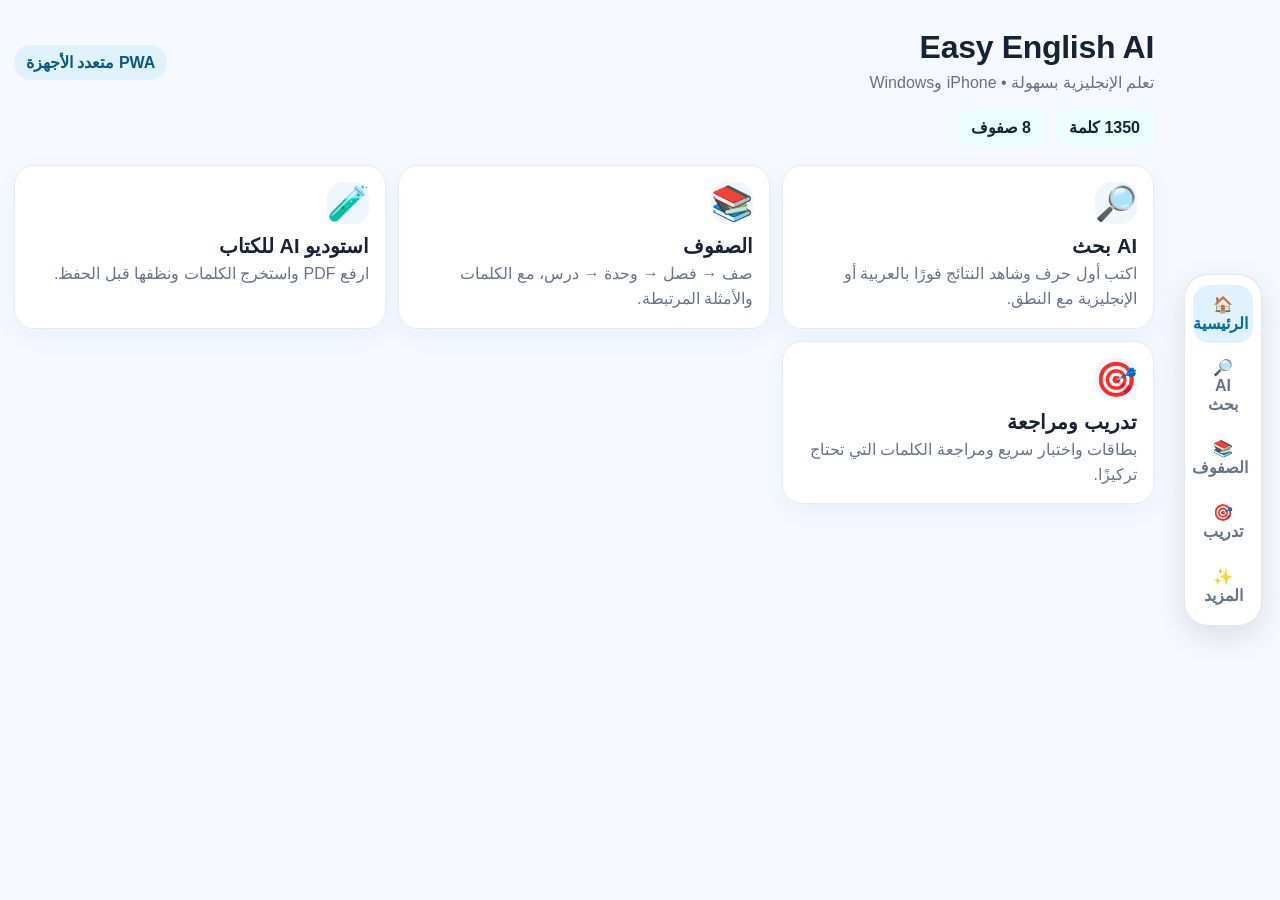
==== jordan/index.html @ 556f1c21 "Materialize Easy English AI PWA v352 learning experience" ====
<!doctype html>
<html lang="ar" dir="rtl">
<head>
  <meta charset="utf-8" />
  <meta name="viewport" content="width=device-width, initial-scale=1, viewport-fit=cover" />
  <meta name="theme-color" content="#0ea5e9" />
  <meta name="apple-mobile-web-app-capable" content="yes" />
  <meta name="apple-mobile-web-app-status-bar-style" content="default" />
  <meta name="apple-mobile-web-app-title" content="Easy English AI" />
  <meta name="mobile-web-app-capable" content="yes" />
  <link rel="manifest" href="manifest.webmanifest?v=352" />
  <link rel="apple-touch-icon" href="icons/icon-192.svg" />
  <link rel="stylesheet" href="styles.css?v=18" />
  <link rel="stylesheet" href="excel-import.css?v=18" />
  <link rel="stylesheet" href="backup-tools.css?v=18" />
  <link rel="stylesheet" href="jordan-pwa.css?v=18" />
  <link rel="stylesheet" href="easy-english-v344.css?v=344" />
  <link rel="stylesheet" href="easy-english-v345-patch.css?v=352" />
  <title>Easy English AI</title>
  <script>
    try {
      document.title = 'Easy English AI';
      localStorage.setItem('easy_english_ai_prep_v344', '1');
    } catch (_) {}
  </script>
</head>
<body>
  <div id="app"></div>
  <script src="app.js?v=18"></script>
  <script src="v2-learning.js?v=18"></script>
  <script src="excel-import-v14.js?v=18"></script>
  <script src="backup-tools.js?v=18"></script>
  <script src="import-refresh.js?v=18"></script>
  <script src="ios-fixes.js?v=18"></script>
  <script src="sentence-display-v15.js?v=18"></script>
  <script src="jordan-pwa.js?v=352"></script>
  <script src="easy-english-v344.js?v=344"></script>
  <script src="easy-english-v345-patch.js?v=352"></script>
  <script>
    if ('serviceWorker' in navigator) {
      window.addEventListener('load', () => {
        navigator.serviceWorker.register('./sw.js?v=352', { scope: './' }).catch(() => {});
      }, { once: true });
    }
  </script>
</body>
</html>
---- jordan/styles.css ----
:root{--blue:#3b82f6;--blue2:#2563eb;--bg:#f7fbff;--card:#fff;--text:#172033;--muted:#65758b;--green:#16a34a;--red:#ef4444;--amber:#f59e0b;--line:#e5edf7;--shadow:0 12px 30px rgba(37,99,235,.10)}
*{box-sizing:border-box}body{margin:0;font-family:system-ui,-apple-system,"Segoe UI",Tahoma,Arial,sans-serif;background:linear-gradient(180deg,#eaf4ff 0,#f7fbff 38%,#fff 100%);color:var(--text);min-height:100vh}button,input,select{font:inherit}.wrap{max-width:760px;margin:auto;min-height:100vh;padding:env(safe-area-inset-top) 14px calc(80px + env(safe-area-inset-bottom))}.top{position:sticky;top:0;z-index:5;background:rgba(247,251,255,.88);backdrop-filter:blur(12px);padding:10px 0}.ad{height:42px;border:1px dashed #b8d3f5;background:#eef7ff;border-radius:16px;display:flex;align-items:center;justify-content:center;color:#6b8db9;font-size:13px;margin:6px 0}.hero{background:linear-gradient(135deg,#3b82f6,#22c55e);color:#fff;border-radius:28px;padding:22px;box-shadow:var(--shadow);position:relative;overflow:hidden}.hero:after{content:"Aع";position:absolute;left:16px;bottom:-18px;font-size:92px;font-weight:900;opacity:.16}.hero h1{margin:0;font-size:30px}.hero p{margin:8px 0 0;opacity:.92}.grid{display:grid;grid-template-columns:1fr 1fr;gap:12px;margin-top:14px}.tile,.card{background:var(--card);border:1px solid var(--line);border-radius:24px;padding:16px;box-shadow:var(--shadow)}.tile{min-height:105px;text-align:right}.tile b{display:block;font-size:18px;margin:8px 0 4px}.tile span,.muted{color:var(--muted);font-size:13px}.ico{width:42px;height:42px;border-radius:16px;background:#eef7ff;display:flex;align-items:center;justify-content:center;font-size:23px}.btn{border:0;border-radius:18px;padding:13px 16px;background:var(--blue);color:#fff;font-weight:800;box-shadow:0 8px 16px rgba(59,130,246,.18)}.btn.alt{background:#eef7ff;color:#2563eb;box-shadow:none}.btn.green{background:var(--green)}.btn.red{background:var(--red)}.btn.amber{background:var(--amber)}.row{display:flex;gap:10px;align-items:center}.space{justify-content:space-between}.list{display:flex;flex-direction:column;gap:10px;margin-top:12px}.word{font-size:34px;font-weight:900;text-align:center;direction:ltr}.meaning{font-size:25px;text-align:center;color:#0f766e;font-weight:800}.chip{background:#eef7ff;color:#2563eb;border-radius:999px;padding:7px 10px;font-size:12px;font-weight:800}.bar{height:10px;background:#e5edf7;border-radius:999px;overflow:hidden}.bar i{display:block;height:100%;background:linear-gradient(90deg,#3b82f6,#22c55e)}input,select{width:100%;border:1px solid var(--line);background:#fff;border-radius:16px;padding:13px;margin:7px 0;outline:none}.nav{position:fixed;bottom:0;left:0;right:0;background:rgba(255,255,255,.92);backdrop-filter:blur(14px);border-top:1px solid var(--line);padding:8px 10px calc(8px + env(safe-area-inset-bottom));display:flex;justify-content:center;gap:7px}.nav button{border:0;background:transparent;border-radius:14px;padding:8px 10px;color:#64748b;font-size:12px}.nav button.on{background:#eef7ff;color:#2563eb;font-weight:900}.qopt{width:100%;text-align:center;margin:8px 0;background:#fff;color:var(--text);border:1px solid var(--line);box-shadow:none}.qopt.good{background:#dcfce7;color:#166534}.qopt.bad{background:#fee2e2;color:#991b1b}.small{font-size:12px}.title{font-size:22px;margin:14px 0 8px}.back{border:0;background:#eef7ff;color:#2563eb;border-radius:14px;padding:9px 12px;font-weight:800}.empty{text-align:center;color:var(--muted);padding:24px}.footerAd{position:fixed;left:12px;right:12px;bottom:62px;max-width:730px;margin:auto}.toast{position:fixed;bottom:125px;left:20px;right:20px;max-width:440px;margin:auto;background:#172033;color:#fff;border-radius:18px;padding:13px;text-align:center;z-index:20}.ltr{direction:ltr}.hidden{display:none}
.v2-example{margin-top:14px;padding-top:14px;border-top:1px solid var(--line);text-align:center}.v2-label{display:inline-block;margin-bottom:8px;background:#fef3c7;color:#92400e;border-radius:999px;padding:6px 11px;font-size:12px;font-weight:900}.v2-sentence{font-size:22px;font-weight:900;margin:6px 0 10px;color:#172033}.v2-speak{width:100%;margin-bottom:10px}.v2-translation{font-size:18px;font-weight:800;color:#0f766e;background:#f0fdfa;border-radius:16px;padding:10px}.v2-resume-tile{border-color:#bfdbfe;background:linear-gradient(180deg,#ffffff,#eff6ff)}

/* v16 button ergonomics: >=48px touch targets, clear focus, restrained motion */
button{min-height:48px;touch-action:manipulation;-webkit-tap-highlight-color:transparent;cursor:pointer;transition:transform .12s ease,box-shadow .12s ease,background-color .12s ease;border-radius:16px}
.btn{min-height:52px;padding:14px 18px;font-size:16px;line-height:1.25}
.tile{min-height:112px;cursor:pointer;touch-action:manipulation}
.back{min-height:48px;padding:11px 15px}
.nav button{min-width:56px;min-height:48px;padding:8px 10px}
.qopt{min-height:52px;padding:14px 16px;font-size:16px}
button:active:not(:disabled),.tile:active{transform:scale(.985)}
button:disabled{opacity:.48;cursor:not-allowed;box-shadow:none}
button:focus-visible,.tile:focus-visible,input:focus-visible,select:focus-visible{outline:3px solid rgba(37,99,235,.35);outline-offset:2px}
.btn.red:focus-visible{outline-color:rgba(239,68,68,.35)}
@media(hover:hover){button:hover:not(:disabled),.tile:hover{filter:brightness(.985)}}
@media(min-width:650px){.grid{grid-template-columns:repeat(3,1fr)}}
---- jordan/excel-import.css ----
.excel-import-tile{border-color:#bbf7d0;background:linear-gradient(180deg,#ffffff,#f0fdf4)}
.excel-format{background:#f8fafc;border:1px solid var(--line);border-radius:18px;padding:12px;line-height:1.9;font-weight:800;margin:10px 0}
.excel-message{background:#dcfce7;color:#166534;border-radius:16px;padding:12px;margin-top:12px;font-weight:900;text-align:center}
.excel-preview-card h3{margin:0 0 10px}
.excel-preview-list{display:flex;flex-direction:column;gap:8px;margin:12px 0}
.excel-preview-row{display:grid;grid-template-columns:1fr 1fr auto;gap:8px;align-items:center;background:#f8fafc;border:1px solid var(--line);border-radius:14px;padding:10px}
.excel-preview-row small{color:var(--muted);font-weight:800}
.excel-preview-row b{font-size:15px}
---- jordan/backup-tools.css ----
.backup-card{margin-top:14px}.backup-card h3{margin:0 0 8px}.backup-card .btn{display:block;width:100%;margin-top:10px}.backup-summary{margin-top:12px;padding:10px 12px;border-radius:14px;background:#eff6ff;color:#475569;font-weight:700}.backup-warning{margin:12px 0 0;padding:10px 12px;border-radius:14px;background:#fff7ed;color:#9a3412;line-height:1.7;font-size:.92rem}.backup-danger{background:#ef4444!important;color:#fff!important}.backup-modal-overlay{position:fixed;inset:0;z-index:9999;background:rgba(15,23,42,.5);display:flex;align-items:flex-end;justify-content:center;padding:18px}.backup-modal{width:min(100%,520px);background:#fff;border-radius:24px;padding:20px;box-shadow:0 24px 70px rgba(15,23,42,.28);padding-bottom:calc(20px + env(safe-area-inset-bottom))}.backup-modal h3{margin:0 0 8px;color:#0f172a}.backup-modal p{margin:0 0 14px;color:#64748b;line-height:1.7}.backup-modal .btn{display:block;width:100%;margin-top:10px}@media(min-width:700px){.backup-modal-overlay{align-items:center}}
---- jordan/jordan-pwa.css ----
body.jordan-mode{margin:0;background:linear-gradient(180deg,#f6fbff,#fffaf2);font-family:-apple-system,BlinkMacSystemFont,"Segoe UI",Tahoma,Arial,sans-serif;color:#17324d}body.jordan-mode #app{min-height:100vh}.j-shell{max-width:1100px;margin:auto;padding:18px 18px 90px}.j-top{display:flex;justify-content:space-between;gap:12px;align-items:center;flex-wrap:wrap}.j-title{font-size:clamp(24px,5vw,40px);font-weight:900;margin:0}.j-sub{color:#64748b;margin:5px 0 0}.j-badge{background:#e0f2fe;color:#075985;padding:8px 12px;border-radius:999px;font-weight:800}.j-grid{display:grid;grid-template-columns:repeat(auto-fit,minmax(210px,1fr));gap:14px;margin-top:18px}.j-card,.j-panel{background:#fff;border:1px solid #e5edf5;border-radius:24px;box-shadow:0 10px 30px rgba(15,23,42,.07);padding:18px}.j-card{cursor:pointer;transition:.2s transform,.2s box-shadow}.j-card:hover{transform:translateY(-3px);box-shadow:0 14px 34px rgba(15,23,42,.11)}.j-card .ico{font-size:34px}.j-card h3{margin:10px 0 4px;font-size:20px}.j-card p{margin:0;color:#64748b;line-height:1.55}.j-nav{position:fixed;z-index:50;left:50%;transform:translateX(-50%);bottom:max(10px,env(safe-area-inset-bottom));width:min(720px,calc(100% - 20px));display:grid;grid-template-columns:repeat(5,1fr);gap:6px;background:rgba(255,255,255,.96);padding:8px;border:1px solid #e2e8f0;border-radius:24px;box-shadow:0 12px 34px rgba(15,23,42,.16);backdrop-filter:blur(14px)}.j-nav button{border:0;background:transparent;border-radius:16px;padding:9px 5px;font-weight:800;color:#64748b}.j-nav button.active{background:#e0f2fe;color:#0369a1}.j-toolbar{display:flex;gap:10px;flex-wrap:wrap;margin:14px 0}.j-input,.j-select,.j-textarea{box-sizing:border-box;width:100%;border:1px solid #cbd5e1;border-radius:16px;padding:13px 14px;background:#fff;font-size:16px}.j-textarea{min-height:84px;resize:vertical}.j-row{display:grid;grid-template-columns:repeat(auto-fit,minmax(160px,1fr));gap:10px}.j-btn{border:0;border-radius:16px;padding:12px 16px;font-weight:900;background:#0ea5e9;color:#fff;cursor:pointer}.j-btn.secondary{background:#eef2ff;color:#4338ca}.j-btn.green{background:#22c55e}.j-btn.warn{background:#f59e0b}.j-btn.light{background:#f1f5f9;color:#334155}.j-results{display:grid;gap:10px}.j-word{background:#fff;border:1px solid #e2e8f0;border-radius:18px;padding:14px;display:grid;grid-template-columns:auto 1fr auto;gap:12px;align-items:start}.j-check{width:22px;height:22px}.j-word-en{font-size:21px;font-weight:900;direction:ltr;text-align:left}.j-word-ar{font-weight:800;color:#0f766e}.j-meta{font-size:12px;color:#64748b;margin-top:5px}.j-example{direction:ltr;text-align:left;margin-top:8px;line-height:1.5}.j-empty{text-align:center;padding:50px 16px;color:#64748b}.j-stats{display:flex;gap:10px;flex-wrap:wrap}.j-stat{padding:10px 14px;background:#ecfeff;border-radius:16px;font-weight:900}.j-modal{position:fixed;z-index:80;inset:0;background:rgba(15,23,42,.48);display:flex;align-items:center;justify-content:center;padding:16px}.j-dialog{width:min(650px,100%);max-height:88vh;overflow:auto;background:#fff;border-radius:24px;padding:18px}.j-dialog h3{margin-top:0}.j-progress{height:8px;background:#e2e8f0;border-radius:999px;overflow:hidden}.j-progress>div{height:100%;background:#22c55e}.j-note{background:#fff7ed;border:1px solid #fed7aa;color:#9a3412;border-radius:16px;padding:12px;line-height:1.5}@media(min-width:900px){.j-shell{padding-top:28px}.j-nav{bottom:18px}}
---- jordan/easy-english-v344.css ----
.ee-prep{position:fixed;inset:0;z-index:99999;background:#fff;display:flex;align-items:center;justify-content:center;padding:24px}.ee-prep-card{width:min(420px,100%);text-align:center}.ee-logo{width:82px;height:82px;border-radius:24px;margin:0 auto 14px;display:grid;place-items:center;font-size:44px;font-weight:900;background:linear-gradient(135deg,#2563eb,#22c55e);color:#fff}.ee-progress{height:12px;background:#e5e7eb;border-radius:999px;overflow:hidden;margin:16px 0 8px}.ee-progress i{display:block;width:8%;height:100%;background:linear-gradient(90deg,#2563eb,#22c55e);transition:width .2s ease}.ee-card-wrap{display:flex;flex-direction:column;gap:10px}.ee-count{text-align:center;font-weight:900}.ee-flash{background:#fff;border:1px solid #e5e7eb;border-radius:24px;padding:16px;box-shadow:0 10px 30px rgba(15,23,42,.06);max-height:58vh;overflow:auto}.ee-word-line{display:flex;align-items:center;justify-content:center;gap:6px}.ee-word-line h2{font-size:38px;line-height:1.1;margin:8px 0;direction:ltr;text-align:center;word-break:break-word}.ee-icon{border:0;background:#eef2ff;border-radius:12px;padding:9px 11px;font-size:18px}.ee-meaning{background:#dbeafe;padding:12px;border-radius:16px;text-align:center;font-size:24px;font-weight:900;line-height:1.4}.ee-example{margin-top:10px;background:#f3e8ff;padding:12px;border-radius:16px}.ee-en{direction:ltr;text-align:left;font-weight:800;line-height:1.5}.ee-ar{margin-top:8px;border-top:1px solid #ddd;padding-top:8px;line-height:1.6}.ee-navrow{display:grid;grid-template-columns:1fr 1fr;gap:8px}.ee-full{width:100%;margin-top:12px}.ee-candidates-title{font-weight:900;margin:10px 0}.ee-candidate{display:grid;grid-template-columns:auto 1fr auto;gap:10px;align-items:start;background:#fff;border:1px solid #e5e7eb;border-radius:18px;padding:12px;margin-bottom:10px}.ee-candidate input{margin-top:6px}.ee-candidate b{font-size:20px}.ee-candidate small{display:block;color:#64748b;margin-top:6px}@media(max-width:430px){.ee-word-line h2{font-size:32px}.ee-meaning{font-size:21px}.ee-flash{max-height:54vh}.ee-navrow .j-btn{padding-inline:8px;font-size:14px}}
---- jordan/easy-english-v345-patch.css ----
body.ee-polished{background:#f6f9ff;color:#152238;-webkit-font-smoothing:antialiased;text-rendering:optimizeLegibility}.ee-polished .j-shell{max-width:1180px;margin:0 auto;padding-inline:14px;padding-bottom:calc(94px + env(safe-area-inset-bottom))}.ee-polished .j-top{margin-bottom:12px}.ee-polished .j-title{font-size:clamp(24px,4vw,32px);font-weight:900;letter-spacing:-.3px;line-height:1.2}.ee-polished .j-sub{color:#667085;line-height:1.55}.ee-polished .j-grid{gap:12px}.ee-polished .j-card,.ee-polished .j-panel,.ee-polished .j-word,.ee-polished .ee-candidate{border:1px solid #e4ebf5!important;border-radius:20px!important;background:#fff!important;box-shadow:0 8px 24px rgba(30,64,175,.055)!important}.ee-polished .j-card{padding:16px!important;transition:transform .14s ease,box-shadow .14s ease,border-color .14s ease}.ee-polished .j-btn{min-height:44px;border-radius:14px;padding:10px 14px;font-weight:800;touch-action:manipulation}.ee-polished .j-input,.ee-polished .j-select{min-height:46px;border-radius:14px!important;font-size:16px}.ee-polished .j-nav{backdrop-filter:blur(18px);-webkit-backdrop-filter:blur(18px);border:1px solid rgba(219,228,241,.9)!important;box-shadow:0 10px 30px rgba(15,23,42,.12)!important}.ee-polished .j-nav button{transition:background .14s ease,transform .14s ease;touch-action:manipulation}.ee-polished button:focus-visible,.ee-polished input:focus-visible,.ee-polished textarea:focus-visible,.ee-polished select:focus-visible{outline:3px solid rgba(37,99,235,.22);outline-offset:2px}.ee-suggest-sentence{width:100%;margin-top:8px}.ee-candidate textarea{direction:ltr;text-align:left;line-height:1.55;min-height:74px;resize:vertical}.ee-candidate textarea:nth-of-type(2){direction:rtl;text-align:right}.ee-candidate small{line-height:1.5}.ee-flash{max-height:none!important;overflow:visible!important}.ee-word-line h2{font-size:clamp(32px,8vw,42px)!important;overflow-wrap:anywhere}.ee-meaning{font-size:clamp(20px,5vw,26px)!important;overflow-wrap:anywhere}.ee-example{line-height:1.55}.ee-en{direction:ltr;text-align:left;unicode-bidi:plaintext;overflow-wrap:anywhere}.ee-ar{direction:rtl;text-align:right;overflow-wrap:anywhere}.j-progress{overflow:hidden;border-radius:999px}.j-progress>div{transition:width .2s ease}.ee-polished *{scrollbar-width:thin;scrollbar-color:#cbd5e1 transparent}@media(hover:hover) and (pointer:fine){.ee-polished .j-card:hover{transform:translateY(-2px);box-shadow:0 12px 30px rgba(30,64,175,.09)!important;border-color:#d6e2f5!important}.ee-polished .j-nav button:hover{transform:translateY(-1px)}}@media(max-width:520px){.ee-polished .j-shell{padding-inline:10px;padding-bottom:calc(88px + env(safe-area-inset-bottom))}.ee-polished .j-card{padding:14px!important}.ee-polished .j-panel{padding:14px!important}.ee-polished .j-nav{padding-bottom:max(8px,env(safe-area-inset-bottom))!important}.ee-navrow{gap:6px}.ee-navrow .j-btn{font-size:14px;padding-inline:8px}.ee-candidate{grid-template-columns:auto minmax(0,1fr)!important;gap:8px!important}.ee-candidate>.j-btn,.ee-candidate>.ee-suggest-sentence{grid-column:1/-1}.ee-word-line{gap:3px}.ee-icon{padding:8px 10px}.ee-polished .j-title{font-size:25px}}@media(min-width:900px){body.ee-polished.jordan-mode{padding-right:112px}.ee-polished .j-nav{position:fixed!important;right:18px!important;left:auto!important;bottom:50%!important;transform:translateY(50%)!important;width:78px!important;display:flex!important;flex-direction:column!important;gap:6px!important;padding:10px 8px!important;border-radius:24px!important}.ee-polished .j-nav button{width:60px!important;min-height:58px!important;border-radius:16px!important}.ee-polished .j-shell{padding-bottom:34px!important}.ee-polished .j-panel,.ee-polished .j-results{max-width:1080px;margin-left:auto;margin-right:auto}.ee-polished .j-grid{grid-template-columns:repeat(2,minmax(0,1fr))}.ee-candidate{grid-template-columns:auto minmax(0,1fr) auto}.ee-candidate textarea{min-height:86px}.ee-card-wrap{max-width:760px;margin:0 auto}}@media(min-width:1280px){.ee-polished .j-grid{grid-template-columns:repeat(3,minmax(0,1fr))}}@media(prefers-reduced-motion:reduce){.ee-polished *{scroll-behavior:auto!important;transition:none!important;animation:none!important}}
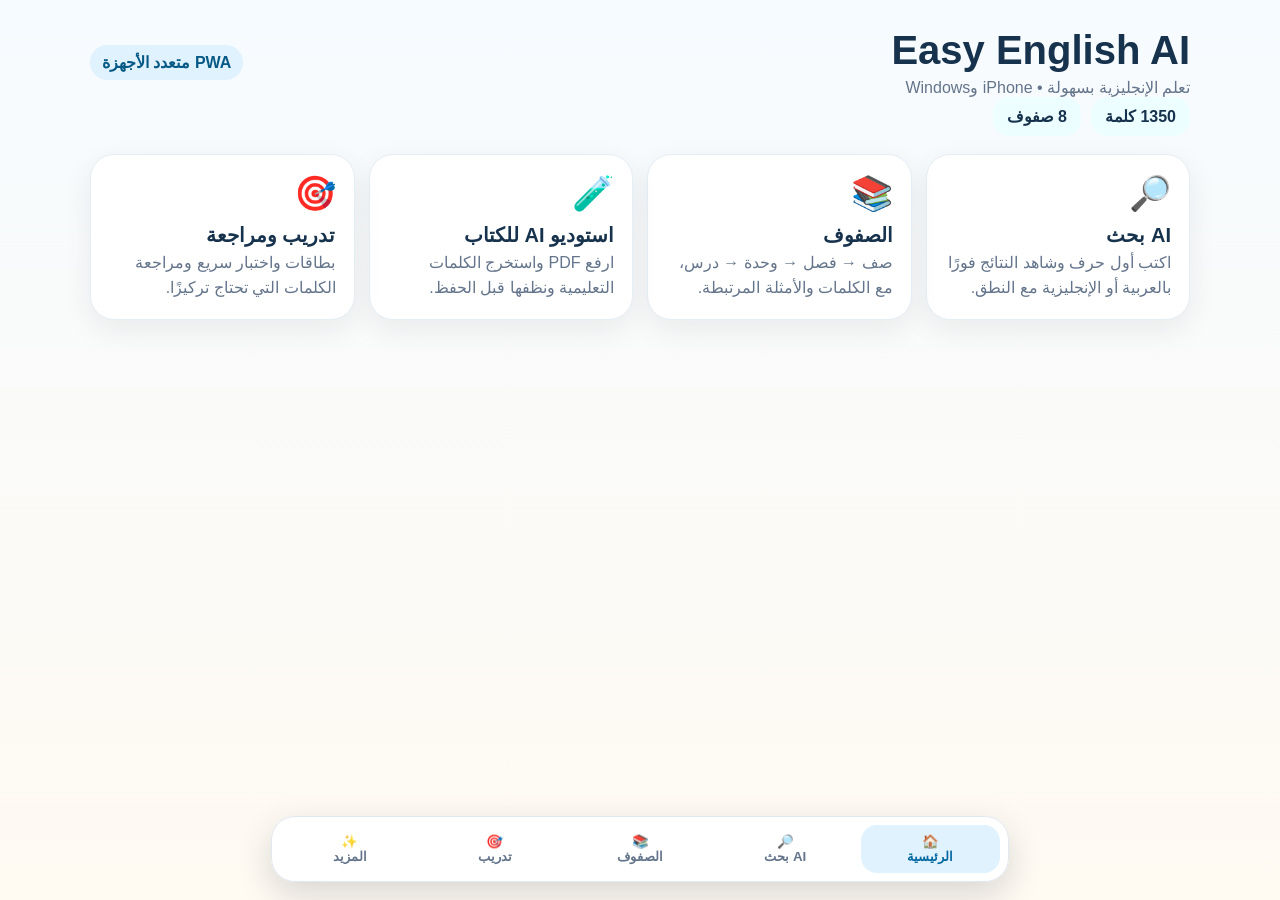
==== commit f8344368: "Unify Easy English AI PWA runtime to one UI layer" ====
--- a/jordan/index.html
+++ b/jordan/index.html
@@ -8,38 +8,30 @@
   <meta name="apple-mobile-web-app-status-bar-style" content="default" />
   <meta name="apple-mobile-web-app-title" content="Easy English AI" />
   <meta name="mobile-web-app-capable" content="yes" />
-  <link rel="manifest" href="manifest.webmanifest?v=352" />
+  <link rel="manifest" href="manifest.webmanifest?v=353" />
   <link rel="apple-touch-icon" href="icons/icon-192.svg" />
-  <link rel="stylesheet" href="styles.css?v=18" />
-  <link rel="stylesheet" href="excel-import.css?v=18" />
-  <link rel="stylesheet" href="backup-tools.css?v=18" />
-  <link rel="stylesheet" href="jordan-pwa.css?v=18" />
-  <link rel="stylesheet" href="easy-english-v344.css?v=344" />
-  <link rel="stylesheet" href="easy-english-v345-patch.css?v=352" />
+  <link rel="stylesheet" href="jordan-pwa.css?v=353" />
+  <link rel="stylesheet" href="easy-english-v345-patch.css?v=353" />
   <title>Easy English AI</title>
-  <script>
-    try {
-      document.title = 'Easy English AI';
-      localStorage.setItem('easy_english_ai_prep_v344', '1');
-    } catch (_) {}
-  </script>
 </head>
 <body>
   <div id="app"></div>
-  <script src="app.js?v=18"></script>
-  <script src="v2-learning.js?v=18"></script>
-  <script src="excel-import-v14.js?v=18"></script>
-  <script src="backup-tools.js?v=18"></script>
-  <script src="import-refresh.js?v=18"></script>
-  <script src="ios-fixes.js?v=18"></script>
-  <script src="sentence-display-v15.js?v=18"></script>
-  <script src="jordan-pwa.js?v=352"></script>
-  <script src="easy-english-v344.js?v=344"></script>
-  <script src="easy-english-v345-patch.js?v=352"></script>
+
+  <!-- v353: one application runtime. Legacy UI engines are intentionally not loaded. -->
+  <script src="jordan-pwa.js?v=353"></script>
+
   <script>
     if ('serviceWorker' in navigator) {
-      window.addEventListener('load', () => {
-        navigator.serviceWorker.register('./sw.js?v=352', { scope: './' }).catch(() => {});
+      window.addEventListener('load', async () => {
+        try {
+          const reg = await navigator.serviceWorker.register('./sw.js?v=353-unified-1', {
+            scope: './',
+            updateViaCache: 'none'
+          });
+          await reg.update();
+          const target = reg.installing || reg.waiting || reg.active;
+          if (target) target.postMessage('CLEAR_OLD_CACHES');
+        } catch (_) {}
       }, { once: true });
     }
   </script>
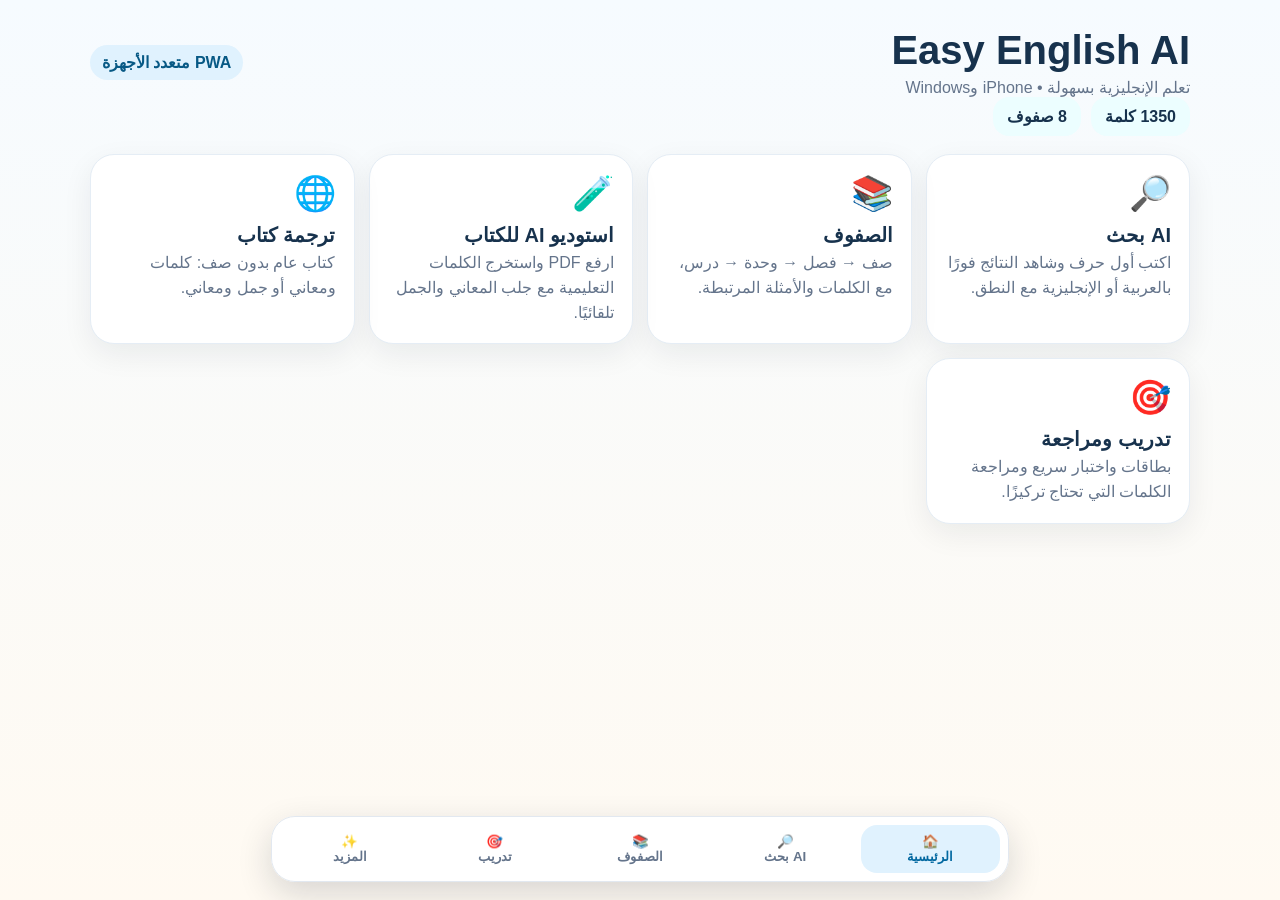
==== commit f3173cfd: "Materialize PWA v354 book translation" ====
--- a/jordan/index.html
+++ b/jordan/index.html
@@ -8,23 +8,23 @@
   <meta name="apple-mobile-web-app-status-bar-style" content="default" />
   <meta name="apple-mobile-web-app-title" content="Easy English AI" />
   <meta name="mobile-web-app-capable" content="yes" />
-  <link rel="manifest" href="manifest.webmanifest?v=353" />
+  <link rel="manifest" href="manifest.webmanifest?v=354" />
   <link rel="apple-touch-icon" href="icons/icon-192.svg" />
-  <link rel="stylesheet" href="jordan-pwa.css?v=353" />
-  <link rel="stylesheet" href="easy-english-v345-patch.css?v=353" />
+  <link rel="stylesheet" href="jordan-pwa.css?v=354" />
+  <link rel="stylesheet" href="easy-english-v345-patch.css?v=354" />
   <title>Easy English AI</title>
 </head>
 <body>
   <div id="app"></div>
 
-  <!-- v353: one application runtime. Legacy UI engines are intentionally not loaded. -->
-  <script src="jordan-pwa.js?v=353"></script>
+  <!-- v354: one application runtime with native iPhone-friendly PDF processing and book translation. -->
+  <script src="jordan-pwa.js?v=354"></script>
 
   <script>
     if ('serviceWorker' in navigator) {
       window.addEventListener('load', async () => {
         try {
-          const reg = await navigator.serviceWorker.register('./sw.js?v=353-unified-1', {
+          const reg = await navigator.serviceWorker.register('./sw.js?v=354-book-translation-1', {
             scope: './',
             updateViaCache: 'none'
           });
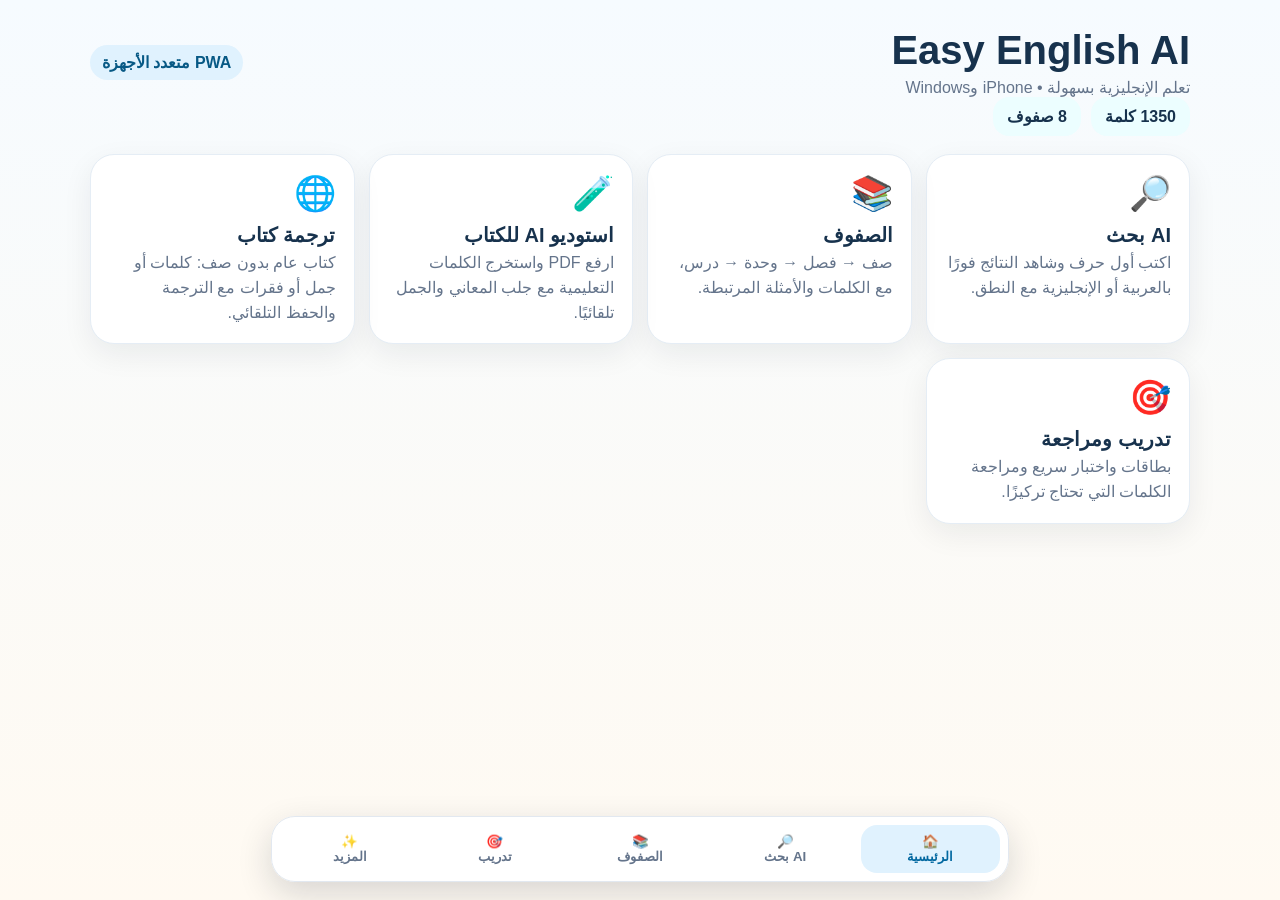
==== commit 209be96b: "Materialize PWA v355 paragraph translation and autosave" ====
--- a/jordan/index.html
+++ b/jordan/index.html
@@ -8,23 +8,23 @@
   <meta name="apple-mobile-web-app-status-bar-style" content="default" />
   <meta name="apple-mobile-web-app-title" content="Easy English AI" />
   <meta name="mobile-web-app-capable" content="yes" />
-  <link rel="manifest" href="manifest.webmanifest?v=354" />
+  <link rel="manifest" href="manifest.webmanifest?v=355" />
   <link rel="apple-touch-icon" href="icons/icon-192.svg" />
-  <link rel="stylesheet" href="jordan-pwa.css?v=354" />
-  <link rel="stylesheet" href="easy-english-v345-patch.css?v=354" />
+  <link rel="stylesheet" href="jordan-pwa.css?v=355" />
+  <link rel="stylesheet" href="easy-english-v345-patch.css?v=355" />
   <title>Easy English AI</title>
 </head>
 <body>
   <div id="app"></div>
 
   <!-- v354: one application runtime with native iPhone-friendly PDF processing and book translation. -->
-  <script src="jordan-pwa.js?v=354"></script>
+  <script src="jordan-pwa.js?v=355"></script>
 
   <script>
     if ('serviceWorker' in navigator) {
       window.addEventListener('load', async () => {
         try {
-          const reg = await navigator.serviceWorker.register('./sw.js?v=354-book-translation-1', {
+          const reg = await navigator.serviceWorker.register('./sw.js?v=355-paragraph-autosave-1', {
             scope: './',
             updateViaCache: 'none'
           });
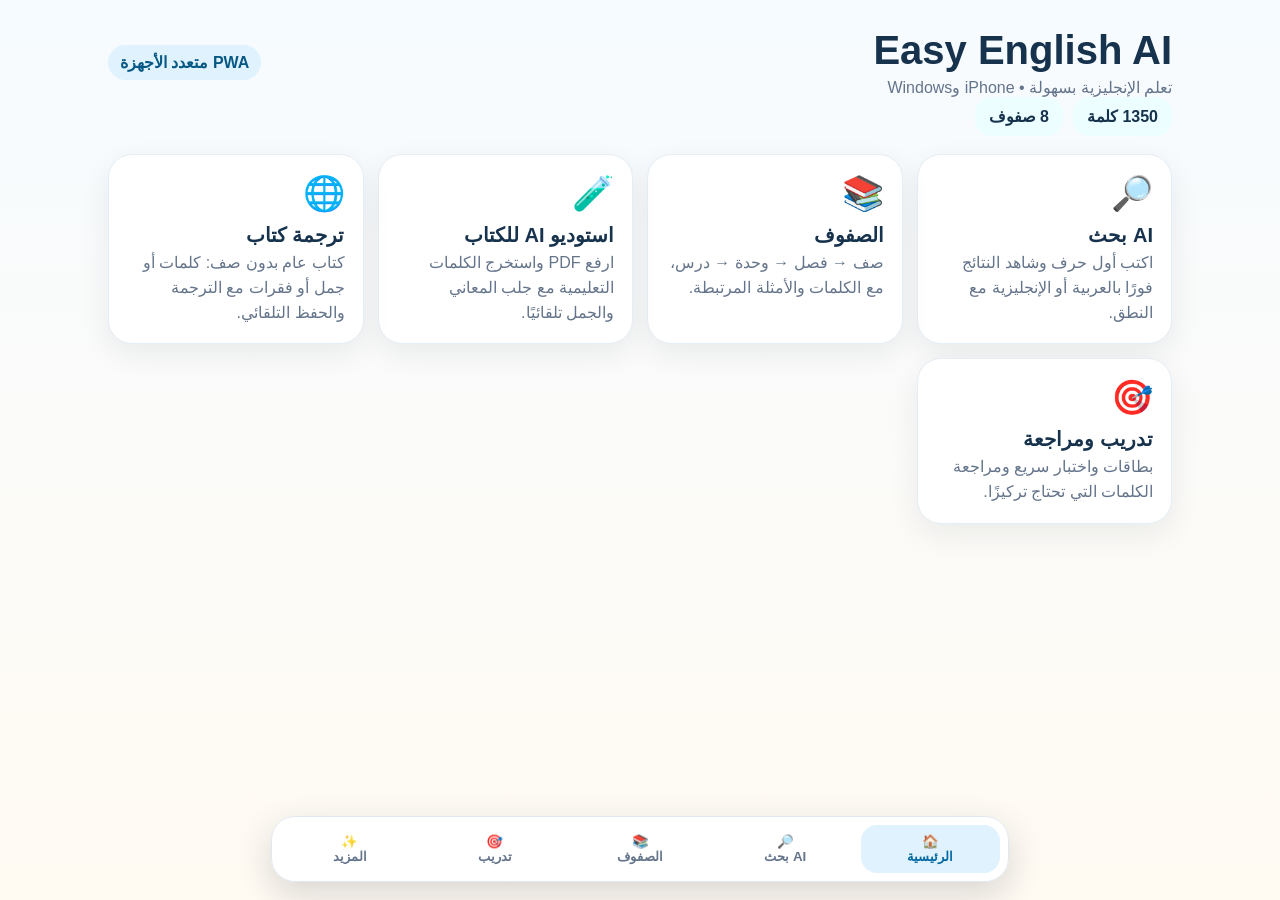
==== commit 866cc6fb: "Materialize PWA v356 translation resilience" ====
--- a/jordan/index.html
+++ b/jordan/index.html
@@ -8,23 +8,23 @@
   <meta name="apple-mobile-web-app-status-bar-style" content="default" />
   <meta name="apple-mobile-web-app-title" content="Easy English AI" />
   <meta name="mobile-web-app-capable" content="yes" />
-  <link rel="manifest" href="manifest.webmanifest?v=355" />
+  <link rel="manifest" href="manifest.webmanifest?v=356" />
   <link rel="apple-touch-icon" href="icons/icon-192.svg" />
-  <link rel="stylesheet" href="jordan-pwa.css?v=355" />
-  <link rel="stylesheet" href="easy-english-v345-patch.css?v=355" />
+  <link rel="stylesheet" href="jordan-pwa.css?v=356" />
+  <link rel="stylesheet" href="easy-english-v345-patch.css?v=356" />
   <title>Easy English AI</title>
 </head>
 <body>
   <div id="app"></div>
 
   <!-- v354: one application runtime with native iPhone-friendly PDF processing and book translation. -->
-  <script src="jordan-pwa.js?v=355"></script>
+  <script src="jordan-pwa.js?v=356"></script>
 
   <script>
     if ('serviceWorker' in navigator) {
       window.addEventListener('load', async () => {
         try {
-          const reg = await navigator.serviceWorker.register('./sw.js?v=355-paragraph-autosave-1', {
+          const reg = await navigator.serviceWorker.register('./sw.js?v=356-translation-resilience-1', {
             scope: './',
             updateViaCache: 'none'
           });
--- a/jordan/jordan-pwa.css
+++ b/jordan/jordan-pwa.css
@@ -1 +1 @@
-body.jordan-mode{margin:0;background:linear-gradient(180deg,#f6fbff,#fffaf2);font-family:-apple-system,BlinkMacSystemFont,"Segoe UI",Tahoma,Arial,sans-serif;color:#17324d}body.jordan-mode #app{min-height:100vh}.j-shell{max-width:1100px;margin:auto;padding:18px 18px 90px}.j-top{display:flex;justify-content:space-between;gap:12px;align-items:center;flex-wrap:wrap}.j-title{font-size:clamp(24px,5vw,40px);font-weight:900;margin:0}.j-sub{color:#64748b;margin:5px 0 0}.j-badge{background:#e0f2fe;color:#075985;padding:8px 12px;border-radius:999px;font-weight:800}.j-grid{display:grid;grid-template-columns:repeat(auto-fit,minmax(210px,1fr));gap:14px;margin-top:18px}.j-card,.j-panel{background:#fff;border:1px solid #e5edf5;border-radius:24px;box-shadow:0 10px 30px rgba(15,23,42,.07);padding:18px}.j-card{cursor:pointer;transition:.2s transform,.2s box-shadow}.j-card:hover{transform:translateY(-3px);box-shadow:0 14px 34px rgba(15,23,42,.11)}.j-card .ico{font-size:34px}.j-card h3{margin:10px 0 4px;font-size:20px}.j-card p{margin:0;color:#64748b;line-height:1.55}.j-nav{position:fixed;z-index:50;left:50%;transform:translateX(-50%);bottom:max(10px,env(safe-area-inset-bottom));width:min(720px,calc(100% - 20px));display:grid;grid-template-columns:repeat(5,1fr);gap:6px;background:rgba(255,255,255,.96);padding:8px;border:1px solid #e2e8f0;border-radius:24px;box-shadow:0 12px 34px rgba(15,23,42,.16);backdrop-filter:blur(14px)}.j-nav button{border:0;background:transparent;border-radius:16px;padding:9px 5px;font-weight:800;color:#64748b}.j-nav button.active{background:#e0f2fe;color:#0369a1}.j-toolbar{display:flex;gap:10px;flex-wrap:wrap;margin:14px 0}.j-input,.j-select,.j-textarea{box-sizing:border-box;width:100%;border:1px solid #cbd5e1;border-radius:16px;padding:13px 14px;background:#fff;font-size:16px}.j-textarea{min-height:84px;resize:vertical}.j-row{display:grid;grid-template-columns:repeat(auto-fit,minmax(160px,1fr));gap:10px}.j-btn{border:0;border-radius:16px;padding:12px 16px;font-weight:900;background:#0ea5e9;color:#fff;cursor:pointer}.j-btn.secondary{background:#eef2ff;color:#4338ca}.j-btn.green{background:#22c55e}.j-btn.warn{background:#f59e0b}.j-btn.light{background:#f1f5f9;color:#334155}.j-results{display:grid;gap:10px}.j-word{background:#fff;border:1px solid #e2e8f0;border-radius:18px;padding:14px;display:grid;grid-template-columns:auto 1fr auto;gap:12px;align-items:start}.j-check{width:22px;height:22px}.j-word-en{font-size:21px;font-weight:900;direction:ltr;text-align:left}.j-word-ar{font-weight:800;color:#0f766e}.j-meta{font-size:12px;color:#64748b;margin-top:5px}.j-example{direction:ltr;text-align:left;margin-top:8px;line-height:1.5}.j-empty{text-align:center;padding:50px 16px;color:#64748b}.j-stats{display:flex;gap:10px;flex-wrap:wrap}.j-stat{padding:10px 14px;background:#ecfeff;border-radius:16px;font-weight:900}.j-modal{position:fixed;z-index:80;inset:0;background:rgba(15,23,42,.48);display:flex;align-items:center;justify-content:center;padding:16px}.j-dialog{width:min(650px,100%);max-height:88vh;overflow:auto;background:#fff;border-radius:24px;padding:18px}.j-dialog h3{margin-top:0}.j-progress{height:8px;background:#e2e8f0;border-radius:999px;overflow:hidden}.j-progress>div{height:100%;background:#22c55e}.j-note{background:#fff7ed;border:1px solid #fed7aa;color:#9a3412;border-radius:16px;padding:12px;line-height:1.5}@media(min-width:900px){.j-shell{padding-top:28px}.j-nav{bottom:18px}}+body.jordan-mode{margin:0;background:linear-gradient(180deg,#f6fbff,#fffaf2);font-family:-apple-system,BlinkMacSystemFont,"Segoe UI",Tahoma,Arial,sans-serif;color:#17324d}body.jordan-mode #app{min-height:100vh;overflow-x:hidden}.j-shell{max-width:1100px;margin:auto;padding:18px 18px 90px;box-sizing:border-box;width:100%}.j-top{display:flex;justify-content:space-between;gap:12px;align-items:center;flex-wrap:wrap}.j-title{font-size:clamp(24px,5vw,40px);font-weight:900;margin:0}.j-sub{color:#64748b;margin:5px 0 0}.j-badge{background:#e0f2fe;color:#075985;padding:8px 12px;border-radius:999px;font-weight:800}.j-grid{display:grid;grid-template-columns:repeat(auto-fit,minmax(210px,1fr));gap:14px;margin-top:18px}.j-card,.j-panel{background:#fff;border:1px solid #e5edf5;border-radius:24px;box-shadow:0 10px 30px rgba(15,23,42,.07);padding:18px;box-sizing:border-box;min-width:0}.j-card{cursor:pointer;transition:.2s transform,.2s box-shadow}.j-card:hover{transform:translateY(-3px);box-shadow:0 14px 34px rgba(15,23,42,.11)}.j-card .ico{font-size:34px}.j-card h3{margin:10px 0 4px;font-size:20px}.j-card p{margin:0;color:#64748b;line-height:1.55}.j-nav{position:fixed;z-index:50;left:50%;transform:translateX(-50%);bottom:max(10px,env(safe-area-inset-bottom));width:min(720px,calc(100% - 20px));display:grid;grid-template-columns:repeat(5,1fr);gap:6px;background:rgba(255,255,255,.96);padding:8px;border:1px solid #e2e8f0;border-radius:24px;box-shadow:0 12px 34px rgba(15,23,42,.16);backdrop-filter:blur(14px)}.j-nav button{border:0;background:transparent;border-radius:16px;padding:9px 5px;font-weight:800;color:#64748b}.j-nav button.active{background:#e0f2fe;color:#0369a1}.j-toolbar{display:flex;gap:10px;flex-wrap:wrap;margin:14px 0}.j-input,.j-select,.j-textarea{box-sizing:border-box;width:100%;border:1px solid #cbd5e1;border-radius:16px;padding:13px 14px;background:#fff;font-size:16px;min-width:0}.j-textarea{min-height:84px;resize:vertical}.j-row{display:grid;grid-template-columns:repeat(auto-fit,minmax(160px,1fr));gap:10px}.j-btn{border:0;border-radius:16px;padding:12px 16px;font-weight:900;background:#0ea5e9;color:#fff;cursor:pointer}.j-btn.secondary{background:#eef2ff;color:#4338ca}.j-btn.green{background:#22c55e}.j-btn.warn{background:#f59e0b}.j-btn.light{background:#f1f5f9;color:#334155}.j-results{display:grid;gap:10px;min-width:0}.j-word{background:#fff;border:1px solid #e2e8f0;border-radius:18px;padding:14px;display:grid;grid-template-columns:auto minmax(0,1fr) auto;gap:12px;align-items:start;min-width:0;max-width:100%;box-sizing:border-box;overflow:hidden}.j-word>div{min-width:0;max-width:100%}.j-check{width:22px;height:22px}.j-word-en{font-size:21px;font-weight:900;direction:ltr;text-align:left;unicode-bidi:plaintext;overflow-wrap:anywhere;word-break:normal;white-space:normal;max-width:100%}.j-word-ar{font-weight:800;color:#0f766e;direction:rtl;text-align:right;overflow-wrap:anywhere;word-break:normal;white-space:normal;max-width:100%;line-height:1.65}.j-meta{font-size:12px;color:#64748b;margin-top:5px}.j-example{direction:ltr;text-align:left;unicode-bidi:plaintext;margin-top:8px;line-height:1.6;overflow-wrap:anywhere;word-break:normal;white-space:normal;max-width:100%}.j-empty{text-align:center;padding:50px 16px;color:#64748b}.j-stats{display:flex;gap:10px;flex-wrap:wrap}.j-stat{padding:10px 14px;background:#ecfeff;border-radius:16px;font-weight:900}.j-modal{position:fixed;z-index:80;inset:0;background:rgba(15,23,42,.48);display:flex;align-items:center;justify-content:center;padding:16px}.j-dialog{width:min(650px,100%);max-height:88vh;overflow:auto;background:#fff;border-radius:24px;padding:18px}.j-dialog h3{margin-top:0}.j-progress{height:8px;background:#e2e8f0;border-radius:999px;overflow:hidden}.j-progress>div{height:100%;background:#22c55e}.j-note{background:#fff7ed;border:1px solid #fed7aa;color:#9a3412;border-radius:16px;padding:12px;line-height:1.5}.bt-pager{display:flex;justify-content:center;align-items:center;gap:10px;flex-wrap:wrap;margin:14px 0}.bt-pager .j-btn{min-width:92px}.bt-page-info{font-weight:900;color:#475569}.bt-retry{margin-top:10px}@media(max-width:640px){.j-shell{padding:14px 10px 90px}.j-card,.j-panel{padding:14px;border-radius:20px}.j-word{grid-template-columns:38px minmax(0,1fr);gap:8px;padding:12px}.j-word>span:empty{display:none}.j-word .j-btn.light{padding:9px 10px}.j-word-en{font-size:18px}.j-example{font-size:16px}.j-word-ar{font-size:16px}.j-grid{grid-template-columns:1fr}.j-toolbar>.j-input{flex:1 1 100%}}@media(min-width:900px){.j-shell{padding-top:28px}.j-nav{bottom:18px}}
